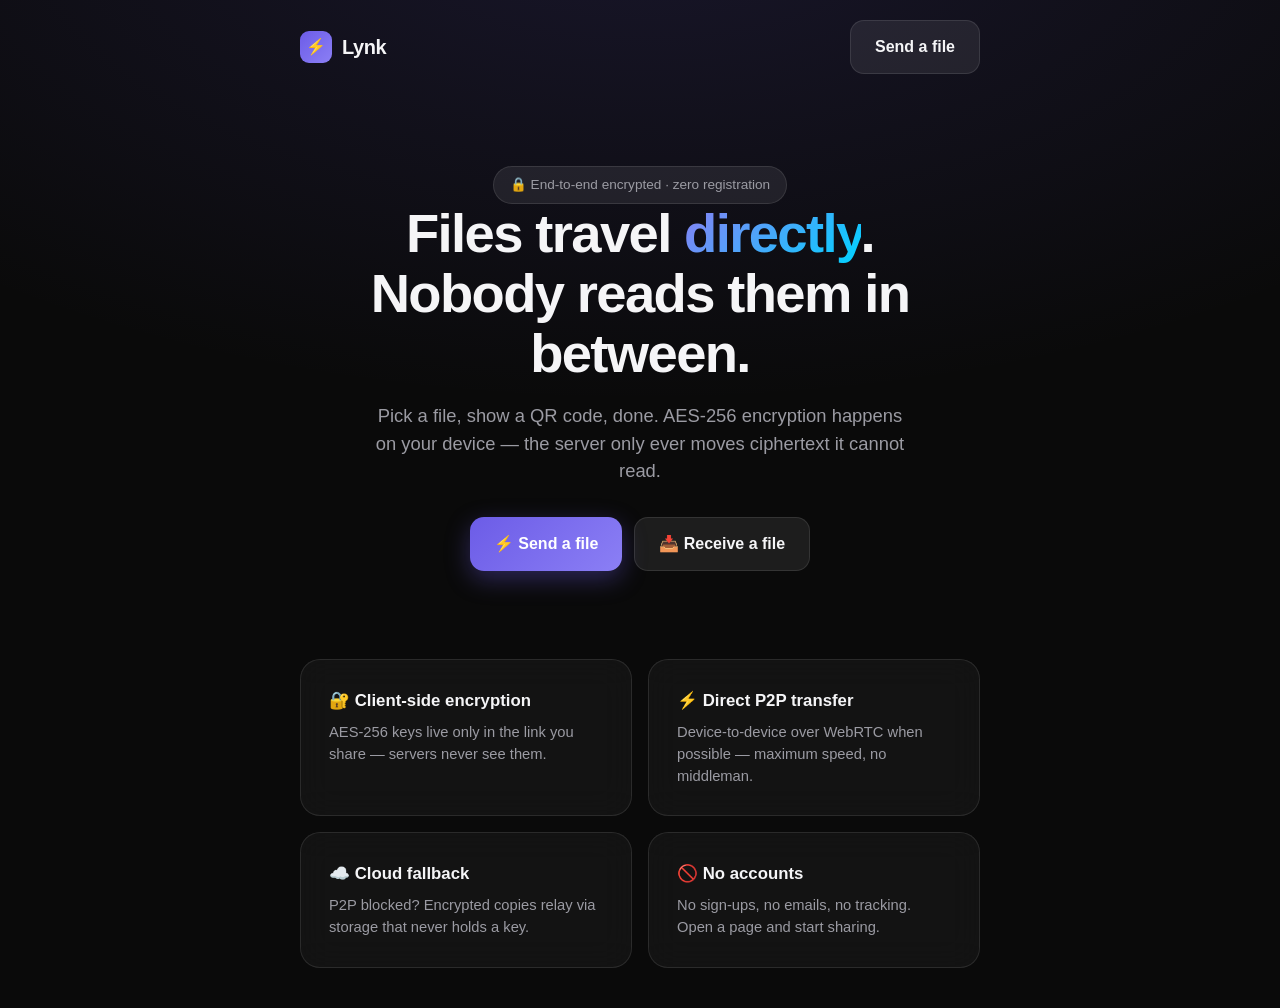
==== index.html @ 19ea8cf9 "added adsense integration scaffold: config-driven banner slots on all pages, disabled until publishe" ====
<!DOCTYPE html>
<html lang="en">
<head>
  <meta charset="UTF-8" />
  <meta name="viewport" content="width=device-width, initial-scale=1.0" />
  <title>Lynk — Private, instant file sharing</title>
  <meta name="description" content="End-to-end encrypted file sharing. No accounts, no uploads to prying servers. Scan, send, done." />
  <meta name="lynk-adsense-client" content="" />
  <link rel="stylesheet" href="/assets/styles.css" />
</head>
<body>
  <div class="container">
    <nav class="navbar">
      <a class="brand" href="/">
        <span class="brand-mark">⚡</span>
        Lynk
      </a>
      <a class="btn btn-secondary" href="/app/send.html">Send a file</a>
    </nav>

    <main>
      <section class="hero">
        <span class="status-pill">🔒 End-to-end encrypted · zero registration</span>
        <h1>Files travel <span class="gradient-text">directly</span>.<br />Nobody reads them in between.</h1>
        <p>
          Pick a file, show a QR code, done. AES-256 encryption happens on your
          device — the server only ever moves ciphertext it cannot read.
        </p>
        <div style="display: flex; gap: 12px; justify-content: center; margin-top: 32px; flex-wrap: wrap;">
          <a class="btn btn-primary" href="/app/send.html">⚡ Send a file</a>
          <a class="btn btn-secondary" href="/app/receive.html">📥 Receive a file</a>
        </div>
      </section>

      <section class="feature-grid">
        <div class="feature-card glass-card">
          <h3>🔐 Client-side encryption</h3>
          <p>AES-256 keys live only in the link you share — servers never see them.</p>
        </div>
        <div class="feature-card glass-card">
          <h3>⚡ Direct P2P transfer</h3>
          <p>Device-to-device over WebRTC when possible — maximum speed, no middleman.</p>
        </div>
        <div class="feature-card glass-card">
          <h3>☁️ Cloud fallback</h3>
          <p>P2P blocked? Encrypted copies relay via storage that never holds a key.</p>
        </div>
        <div class="feature-card glass-card">
          <h3>🚫 No accounts</h3>
          <p>No sign-ups, no emails, no tracking. Open a page and start sharing.</p>
        </div>
      </section>

      <div data-ad-banner="" style="margin: 24px 0;"></div>
    </main>
  </div>

  <script type="module" src="/js/mount_ads.js"></script>
</body>
</html>
---- assets/styles.css ----
:root {
  --bg: #0a0a0a;
  --surface: rgba(255, 255, 255, 0.04);
  --surface-strong: rgba(255, 255, 255, 0.08);
  --border: rgba(255, 255, 255, 0.1);
  --text: #f5f5f7;
  --text-muted: #9b9ba3;
  --accent: #6c5ce7;
  --accent-bright: #8b7ff5;
  --success: #2ecc71;
  --danger: #ff4d5e;
  --radius-lg: 20px;
  --radius-md: 14px;
}

* {
  margin: 0;
  padding: 0;
  box-sizing: border-box;
}

html,
body {
  min-height: 100%;
}

body {
  font-family:
    "Inter",
    -apple-system,
    BlinkMacSystemFont,
    "Segoe UI",
    Roboto,
    sans-serif;
  background:
    radial-gradient(ellipse 80% 50% at 50% -10%, rgba(108, 92, 231, 0.15), transparent),
    var(--bg);
  color: var(--text);
  line-height: 1.5;
  -webkit-font-smoothing: antialiased;
}

.container {
  max-width: 720px;
  margin: 0 auto;
  padding: 0 20px;
}

.navbar {
  display: flex;
  align-items: center;
  justify-content: space-between;
  padding: 20px 0;
}

.brand {
  display: flex;
  align-items: center;
  gap: 10px;
  font-size: 1.25rem;
  font-weight: 700;
  letter-spacing: -0.02em;
  text-decoration: none;
  color: var(--text);
}

.brand-mark {
  width: 32px;
  height: 32px;
  border-radius: 9px;
  background: linear-gradient(135deg, var(--accent), var(--accent-bright));
  display: grid;
  place-items: center;
  font-size: 1rem;
}

.glass-card {
  background: var(--surface);
  border: 1px solid var(--border);
  border-radius: var(--radius-lg);
  backdrop-filter: blur(16px);
  -webkit-backdrop-filter: blur(16px);
  padding: 28px;
}

.btn {
  display: inline-flex;
  align-items: center;
  justify-content: center;
  gap: 8px;
  border: none;
  border-radius: var(--radius-md);
  padding: 14px 24px;
  font-size: 1rem;
  font-weight: 600;
  cursor: pointer;
  text-decoration: none;
  transition:
    transform 0.15s ease,
    box-shadow 0.15s ease,
    background 0.15s ease;
}

.btn-primary {
  background: linear-gradient(135deg, var(--accent), var(--accent-bright));
  color: #fff;
  box-shadow: 0 8px 24px rgba(108, 92, 231, 0.35);
}

.btn-primary:hover {
  transform: translateY(-1px);
  box-shadow: 0 12px 32px rgba(108, 92, 231, 0.45);
}

.btn-secondary {
  background: var(--surface-strong);
  border: 1px solid var(--border);
  color: var(--text);
}

.btn-secondary:hover {
  background: rgba(255, 255, 255, 0.12);
}

.hero {
  text-align: center;
  padding: 72px 0 48px;
}

.hero h1 {
  font-size: clamp(2.2rem, 6vw, 3.4rem);
  font-weight: 800;
  letter-spacing: -0.03em;
  line-height: 1.1;
}

.hero h1 .gradient-text {
  background: linear-gradient(135deg, var(--accent-bright), #00d2ff);
  -webkit-background-clip: text;
  background-clip: text;
  color: transparent;
}

.hero p {
  margin-top: 18px;
  font-size: 1.15rem;
  color: var(--text-muted);
  max-width: 34rem;
  margin-left: auto;
  margin-right: auto;
}

.feature-grid {
  display: grid;
  grid-template-columns: repeat(auto-fit, minmax(220px, 1fr));
  gap: 16px;
  margin: 40px 0;
}

.feature-card h3 {
  font-size: 1.05rem;
  margin-bottom: 8px;
}

.feature-card p {
  color: var(--text-muted);
  font-size: 0.92rem;
}

.status-pill {
  display: inline-flex;
  align-items: center;
  gap: 8px;
  background: var(--surface-strong);
  border: 1px solid var(--border);
  border-radius: 999px;
  padding: 8px 16px;
  font-size: 0.85rem;
  color: var(--text-muted);
}

.status-error {
  color: var(--danger);
  border-color: rgba(255, 77, 94, 0.4);
}

.status-success {
  color: var(--success);
  border-color: rgba(46, 204, 113, 0.4);
}

.progress-track {
  height: 8px;
  border-radius: 999px;
  background: var(--surface-strong);
  overflow: hidden;
}

.progress-fill {
  height: 100%;
  border-radius: 999px;
  background: linear-gradient(90deg, var(--accent), var(--accent-bright));
  transition: width 0.2s ease;
}

.text-muted {
  color: var(--text-muted);
}

.hidden {
  display: none !important;
}
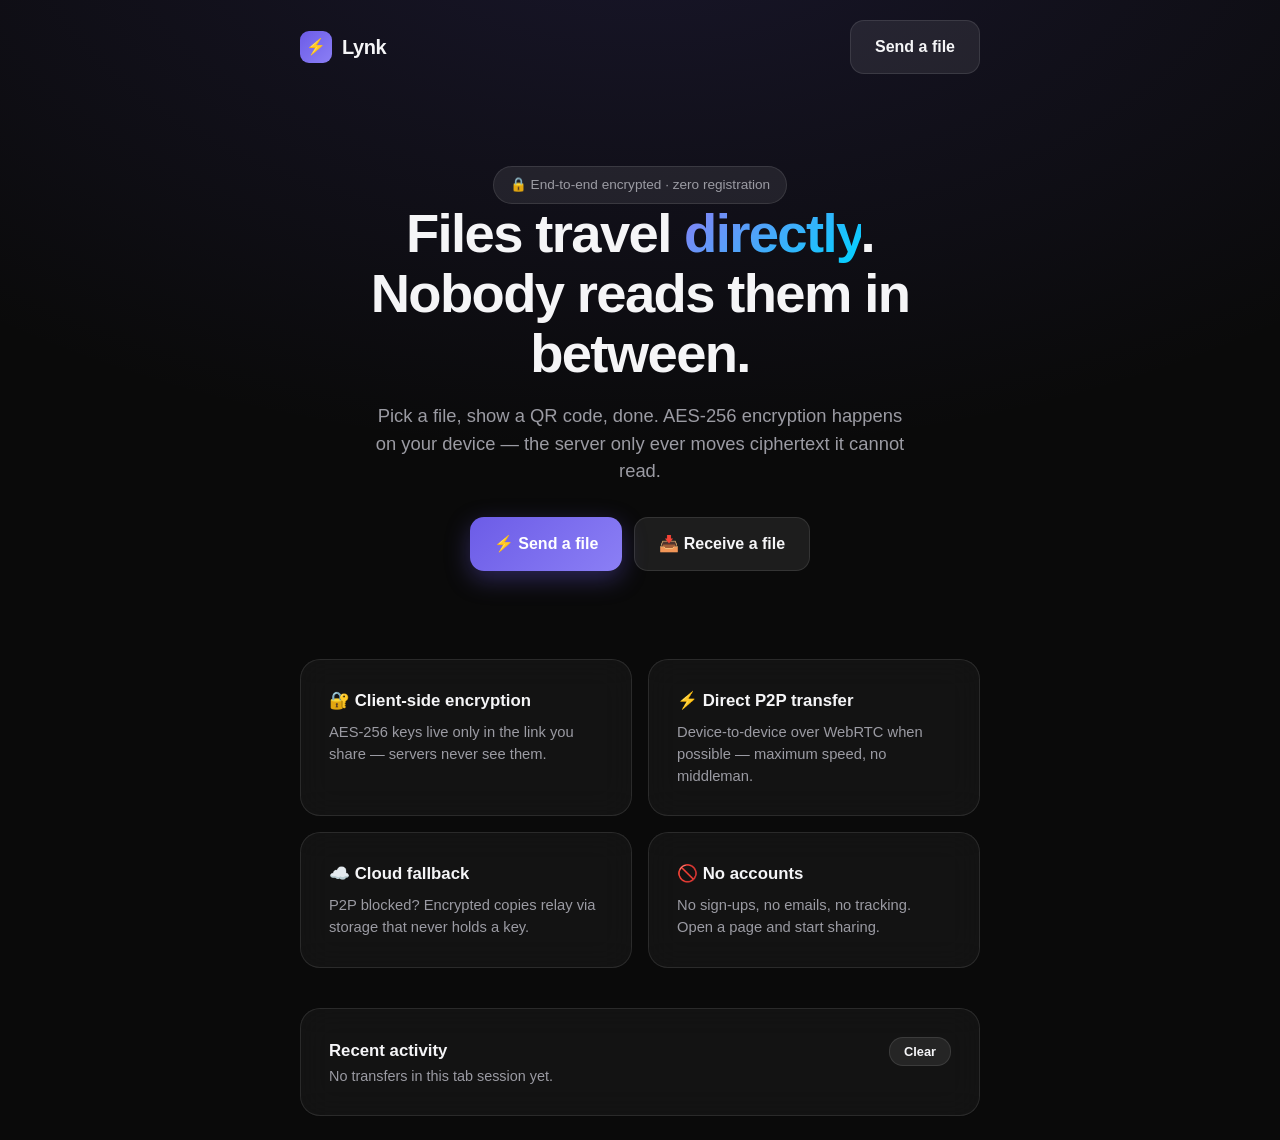
==== commit d1a913d0: "added recent transfers history: sessionStorage backed store with 20 record pruning, key stripping, l" ====
--- a/index.html
+++ b/index.html
@@ -51,10 +51,32 @@
         </div>
       </section>
 
+      <section class="glass-card" style="margin-top: 24px;">
+        <div style="display: flex; justify-content: space-between; align-items: center;">
+          <h3 style="font-size: 1.05rem;">Recent activity</h3>
+          <button id="history-clear" class="btn btn-secondary" style="padding: 6px 14px; font-size: 0.8rem;">
+            Clear
+          </button>
+        </div>
+        <div id="history-list"></div>
+      </section>
+
       <div data-ad-banner="" style="margin: 24px 0;"></div>
     </main>
   </div>
 
   <script type="module" src="/js/mount_ads.js"></script>
+  <script type="module">
+    import { renderHistory } from "/js/pages/history_view.js";
+    import { HistoryStore } from "/js/core/history_store.js";
+
+    const container = document.getElementById("history-list");
+    const store = new HistoryStore();
+    renderHistory(container, store);
+    document.getElementById("history-clear").addEventListener("click", () => {
+      store.clear();
+      renderHistory(container, store);
+    });
+  </script>
 </body>
 </html>
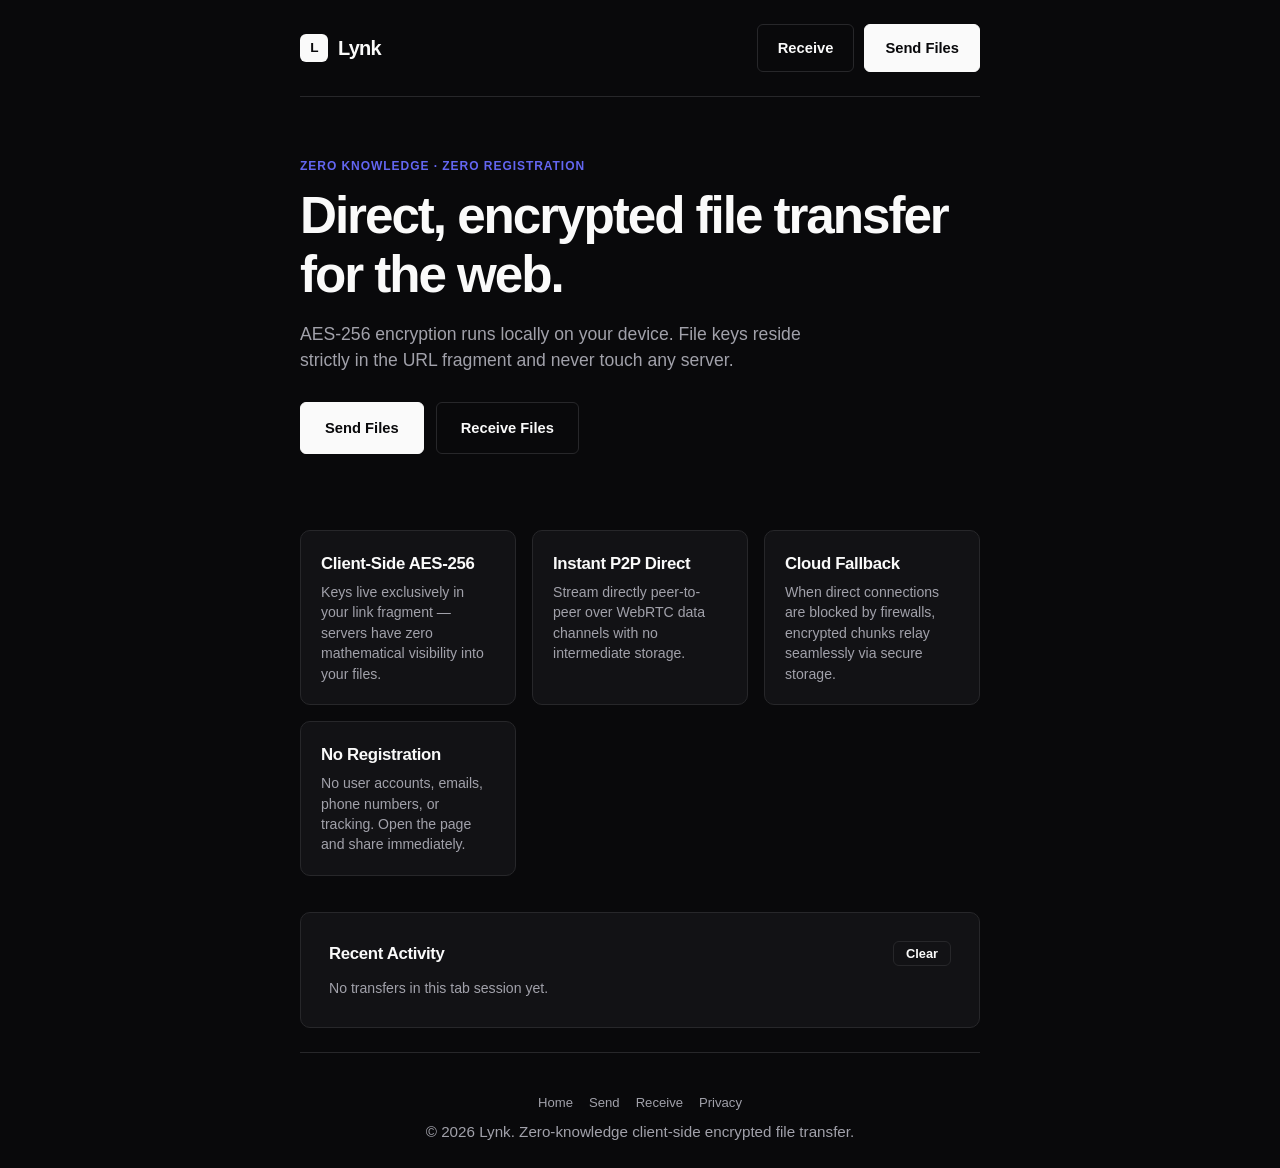
==== commit 98d2dc83: "Fix web file selection and pairing bugs, add SEO metadata, and redesign UI with minimal bold theme -" ====
--- a/index.html
+++ b/index.html
@@ -3,58 +3,101 @@
 <head>
   <meta charset="UTF-8" />
   <meta name="viewport" content="width=device-width, initial-scale=1.0" />
-  <title>Lynk — Private, instant file sharing</title>
-  <meta name="description" content="End-to-end encrypted file sharing. No accounts, no uploads to prying servers. Scan, send, done." />
+  <title>Lynk — Private, Zero-Registration File Sharing</title>
+  <meta name="description" content="Share files instantly with zero accounts and 100% client-side AES-256 encryption. Direct WebRTC P2P transfers and secure Cloud sessions on Android, iOS, and Web." />
+  <meta name="keywords" content="file transfer, send large files, encrypted file sharing, P2P file share, WebRTC direct transfer, zero knowledge file sharing, AirDrop alternative, Lynk" />
+  <meta name="author" content="Lynk" />
+  <meta name="robots" content="index, follow" />
+  <link rel="canonical" href="https://lynkshare.app/" />
+
+  <!-- Open Graph / Facebook -->
+  <meta property="og:type" content="website" />
+  <meta property="og:url" content="https://lynkshare.app/" />
+  <meta property="og:title" content="Lynk — Private, Zero-Registration File Sharing" />
+  <meta property="og:description" content="End-to-end encrypted file sharing. No accounts, no uploads to prying servers. Scan, send, done." />
+  <meta property="og:image" content="https://lynkshare.app/assets/icons/icon-512.png" />
+  <meta property="og:site_name" content="Lynk" />
+
+  <!-- Twitter -->
+  <meta name="twitter:card" content="summary_large_image" />
+  <meta name="twitter:url" content="https://lynkshare.app/" />
+  <meta name="twitter:title" content="Lynk — Private, Zero-Registration File Sharing" />
+  <meta name="twitter:description" content="End-to-end encrypted file sharing. No accounts, no uploads to prying servers. Scan, send, done." />
+  <meta name="twitter:image" content="https://lynkshare.app/assets/icons/icon-512.png" />
+
+  <!-- JSON-LD Structured Data -->
+  <script type="application/ld+json">
+  {
+    "@context": "https://schema.org",
+    "@type": "SoftwareApplication",
+    "name": "Lynk",
+    "url": "https://lynkshare.app/",
+    "applicationCategory": "UtilitiesApplication",
+    "operatingSystem": "Web, Android, iOS",
+    "offers": {
+      "@type": "Offer",
+      "price": "0",
+      "priceCurrency": "USD"
+    },
+    "description": "Zero-registration, end-to-end AES-256 encrypted file transfer platform supporting direct WebRTC P2P and encrypted Cloud sessions."
+  }
+  </script>
+
   <meta name="lynk-adsense-client" content="" />
+  <link rel="manifest" href="/manifest.webmanifest" />
+  <meta name="theme-color" content="#09090b" />
+  <link rel="icon" type="image/png" sizes="192x192" href="/assets/icons/icon-192.png" />
   <link rel="stylesheet" href="/assets/styles.css" />
 </head>
 <body>
   <div class="container">
     <nav class="navbar">
-      <a class="brand" href="/">
-        <span class="brand-mark">⚡</span>
+      <a class="brand" href="/" aria-label="Lynk Home">
+        <span class="brand-mark">L</span>
         Lynk
       </a>
-      <a class="btn btn-secondary" href="/app/send.html">Send a file</a>
+      <div class="nav-links">
+        <a class="btn btn-secondary" href="/app/receive.html">Receive</a>
+        <a class="btn btn-primary" href="/app/send.html">Send Files</a>
+      </div>
     </nav>
 
     <main>
       <section class="hero">
-        <span class="status-pill">🔒 End-to-end encrypted · zero registration</span>
-        <h1>Files travel <span class="gradient-text">directly</span>.<br />Nobody reads them in between.</h1>
+        <span class="eyebrow">Zero Knowledge · Zero Registration</span>
+        <h1>Direct, encrypted file transfer for the web.</h1>
         <p>
-          Pick a file, show a QR code, done. AES-256 encryption happens on your
-          device — the server only ever moves ciphertext it cannot read.
+          AES-256 encryption runs locally on your device. File keys reside strictly in the URL fragment and never touch any server.
         </p>
-        <div style="display: flex; gap: 12px; justify-content: center; margin-top: 32px; flex-wrap: wrap;">
-          <a class="btn btn-primary" href="/app/send.html">⚡ Send a file</a>
-          <a class="btn btn-secondary" href="/app/receive.html">📥 Receive a file</a>
+        <div style="display: flex; gap: 12px; margin-top: 28px; flex-wrap: wrap;">
+          <a class="btn btn-primary" href="/app/send.html" style="padding: 14px 24px;">Send Files</a>
+          <a class="btn btn-secondary" href="/app/receive.html" style="padding: 14px 24px;">Receive Files</a>
         </div>
       </section>
 
       <section class="feature-grid">
-        <div class="feature-card glass-card">
-          <h3>🔐 Client-side encryption</h3>
-          <p>AES-256 keys live only in the link you share — servers never see them.</p>
+        <div class="feature-card">
+          <h3>Client-Side AES-256</h3>
+          <p>Keys live exclusively in your link fragment — servers have zero mathematical visibility into your files.</p>
         </div>
-        <div class="feature-card glass-card">
-          <h3>⚡ Direct P2P transfer</h3>
-          <p>Device-to-device over WebRTC when possible — maximum speed, no middleman.</p>
+        <div class="feature-card">
+          <h3>Instant P2P Direct</h3>
+          <p>Stream directly peer-to-peer over WebRTC data channels with no intermediate storage.</p>
         </div>
-        <div class="feature-card glass-card">
-          <h3>☁️ Cloud fallback</h3>
-          <p>P2P blocked? Encrypted copies relay via storage that never holds a key.</p>
+        <div class="feature-card">
+          <h3>Cloud Fallback</h3>
+          <p>When direct connections are blocked by firewalls, encrypted chunks relay seamlessly via secure storage.</p>
         </div>
-        <div class="feature-card glass-card">
-          <h3>🚫 No accounts</h3>
-          <p>No sign-ups, no emails, no tracking. Open a page and start sharing.</p>
+        <div class="feature-card">
+          <h3>No Registration</h3>
+          <p>No user accounts, emails, phone numbers, or tracking. Open the page and share immediately.</p>
         </div>
       </section>
 
-      <section class="glass-card" style="margin-top: 24px;">
-        <div style="display: flex; justify-content: space-between; align-items: center;">
-          <h3 style="font-size: 1.05rem;">Recent activity</h3>
-          <button id="history-clear" class="btn btn-secondary" style="padding: 6px 14px; font-size: 0.8rem;">
+      <section class="card" style="margin-top: 24px;">
+        <div style="display: flex; justify-content: space-between; align-items: center; margin-bottom: 12px;">
+          <h3 style="font-size: 1.05rem;">Recent Activity</h3>
+          <button id="history-clear" class="btn btn-secondary" style="padding: 4px 12px; font-size: 0.8rem;">
             Clear
           </button>
         </div>
@@ -63,6 +106,16 @@
 
       <div data-ad-banner="" style="margin: 24px 0;"></div>
     </main>
+
+    <footer class="footer">
+      <div class="footer-links">
+        <a href="/">Home</a>
+        <a href="/app/send.html">Send</a>
+        <a href="/app/receive.html">Receive</a>
+        <a href="https://sites.google.com/view/lynk-privacy-policy" target="_blank" rel="noopener">Privacy</a>
+      </div>
+      <p>&copy; 2026 Lynk. Zero-knowledge client-side encrypted file transfer.</p>
+    </footer>
   </div>
 
   <script type="module" src="/js/mount_ads.js"></script>
--- a/assets/styles.css
+++ b/assets/styles.css
@@ -1,16 +1,21 @@
 :root {
-  --bg: #0a0a0a;
-  --surface: rgba(255, 255, 255, 0.04);
-  --surface-strong: rgba(255, 255, 255, 0.08);
-  --border: rgba(255, 255, 255, 0.1);
-  --text: #f5f5f7;
-  --text-muted: #9b9ba3;
-  --accent: #6c5ce7;
-  --accent-bright: #8b7ff5;
-  --success: #2ecc71;
-  --danger: #ff4d5e;
-  --radius-lg: 20px;
-  --radius-md: 14px;
+  --bg: #09090b;
+  --surface: #121215;
+  --surface-hover: #18181c;
+  --surface-strong: #1c1c22;
+  --border: #27272a;
+  --border-hover: #3f3f46;
+  --border-focus: #6366f1;
+  --text: #fafafa;
+  --text-muted: #a1a1aa;
+  --text-subtle: #71717a;
+  --accent: #6366f1;
+  --accent-hover: #4f46e5;
+  --success: #10b981;
+  --danger: #ef4444;
+  --warning: #f59e0b;
+  --radius: 10px;
+  --radius-sm: 6px;
 }
 
 * {
@@ -32,25 +37,30 @@
     "Segoe UI",
     Roboto,
     sans-serif;
-  background:
-    radial-gradient(ellipse 80% 50% at 50% -10%, rgba(108, 92, 231, 0.15), transparent),
-    var(--bg);
+  background-color: var(--bg);
   color: var(--text);
   line-height: 1.5;
   -webkit-font-smoothing: antialiased;
+  display: flex;
+  flex-direction: column;
 }
 
 .container {
   max-width: 720px;
+  width: 100%;
   margin: 0 auto;
   padding: 0 20px;
-}
-
+  flex: 1;
+}
+
+/* Navbar */
 .navbar {
   display: flex;
   align-items: center;
   justify-content: space-between;
-  padding: 20px 0;
+  padding: 24px 0;
+  border-bottom: 1px solid var(--border);
+  margin-bottom: 32px;
 }
 
 .brand {
@@ -58,149 +68,410 @@
   align-items: center;
   gap: 10px;
   font-size: 1.25rem;
-  font-weight: 700;
-  letter-spacing: -0.02em;
+  font-weight: 800;
+  letter-spacing: -0.04em;
   text-decoration: none;
   color: var(--text);
 }
 
 .brand-mark {
-  width: 32px;
-  height: 32px;
-  border-radius: 9px;
-  background: linear-gradient(135deg, var(--accent), var(--accent-bright));
+  width: 28px;
+  height: 28px;
+  border-radius: var(--radius-sm);
+  background: var(--text);
+  color: var(--bg);
   display: grid;
   place-items: center;
-  font-size: 1rem;
-}
-
+  font-size: 0.85rem;
+  font-weight: 900;
+}
+
+.nav-links {
+  display: flex;
+  align-items: center;
+  gap: 10px;
+}
+
+/* Minimalist Card */
+.card,
 .glass-card {
   background: var(--surface);
   border: 1px solid var(--border);
-  border-radius: var(--radius-lg);
-  backdrop-filter: blur(16px);
-  -webkit-backdrop-filter: blur(16px);
+  border-radius: var(--radius);
   padding: 28px;
-}
-
+  box-shadow: none;
+}
+
+.card-header {
+  margin-bottom: 20px;
+}
+
+.card-title,
+h2 {
+  font-size: 1.35rem;
+  font-weight: 700;
+  letter-spacing: -0.03em;
+  color: var(--text);
+}
+
+/* Typography & Headings */
+h1 {
+  font-size: clamp(2.2rem, 6vw, 3.2rem);
+  font-weight: 800;
+  letter-spacing: -0.04em;
+  line-height: 1.15;
+  color: var(--text);
+}
+
+h3 {
+  font-size: 1.05rem;
+  font-weight: 600;
+  letter-spacing: -0.02em;
+  color: var(--text);
+}
+
+p {
+  color: var(--text-muted);
+  font-size: 0.95rem;
+}
+
+.eyebrow {
+  display: inline-block;
+  font-size: 0.75rem;
+  font-weight: 700;
+  text-transform: uppercase;
+  letter-spacing: 0.08em;
+  color: var(--accent);
+  margin-bottom: 12px;
+}
+
+/* Buttons */
 .btn {
   display: inline-flex;
   align-items: center;
   justify-content: center;
   gap: 8px;
-  border: none;
-  border-radius: var(--radius-md);
-  padding: 14px 24px;
-  font-size: 1rem;
+  border-radius: var(--radius-sm);
+  padding: 12px 20px;
+  font-size: 0.92rem;
   font-weight: 600;
   cursor: pointer;
   text-decoration: none;
-  transition:
-    transform 0.15s ease,
-    box-shadow 0.15s ease,
-    background 0.15s ease;
+  transition: background-color 0.15s ease, border-color 0.15s ease, color 0.15s ease;
+  border: 1px solid transparent;
+  outline: none;
+}
+
+.btn:active {
+  transform: translateY(1px);
+}
+
+.btn:disabled {
+  opacity: 0.4;
+  cursor: not-allowed;
+  transform: none !important;
 }
 
 .btn-primary {
-  background: linear-gradient(135deg, var(--accent), var(--accent-bright));
-  color: #fff;
-  box-shadow: 0 8px 24px rgba(108, 92, 231, 0.35);
-}
-
-.btn-primary:hover {
-  transform: translateY(-1px);
-  box-shadow: 0 12px 32px rgba(108, 92, 231, 0.45);
+  background: var(--text);
+  color: var(--bg);
+  border-color: var(--text);
+}
+
+.btn-primary:hover:not(:disabled) {
+  background: #e4e4e7;
+  border-color: #e4e4e7;
 }
 
 .btn-secondary {
-  background: var(--surface-strong);
-  border: 1px solid var(--border);
-  color: var(--text);
-}
-
-.btn-secondary:hover {
-  background: rgba(255, 255, 255, 0.12);
-}
-
+  background: transparent;
+  border: 1px solid var(--border);
+  color: var(--text);
+}
+
+.btn-secondary:hover:not(:disabled) {
+  background: var(--surface-hover);
+  border-color: var(--border-hover);
+}
+
+.btn-accent {
+  background: var(--accent);
+  color: #ffffff;
+}
+
+.btn-accent:hover:not(:disabled) {
+  background: var(--accent-hover);
+}
+
+/* Hero Section */
 .hero {
-  text-align: center;
-  padding: 72px 0 48px;
-}
-
-.hero h1 {
-  font-size: clamp(2.2rem, 6vw, 3.4rem);
-  font-weight: 800;
-  letter-spacing: -0.03em;
-  line-height: 1.1;
-}
-
-.hero h1 .gradient-text {
-  background: linear-gradient(135deg, var(--accent-bright), #00d2ff);
-  -webkit-background-clip: text;
-  background-clip: text;
-  color: transparent;
+  text-align: left;
+  padding: 24px 0 40px;
 }
 
 .hero p {
-  margin-top: 18px;
-  font-size: 1.15rem;
-  color: var(--text-muted);
-  max-width: 34rem;
-  margin-left: auto;
-  margin-right: auto;
-}
-
+  margin-top: 16px;
+  font-size: 1.1rem;
+  max-width: 32rem;
+}
+
+/* Feature Grid */
 .feature-grid {
   display: grid;
-  grid-template-columns: repeat(auto-fit, minmax(220px, 1fr));
+  grid-template-columns: repeat(auto-fit, minmax(200px, 1fr));
   gap: 16px;
-  margin: 40px 0;
+  margin: 36px 0;
+}
+
+.feature-card {
+  padding: 20px;
+  background: var(--surface);
+  border: 1px solid var(--border);
+  border-radius: var(--radius);
 }
 
 .feature-card h3 {
-  font-size: 1.05rem;
-  margin-bottom: 8px;
+  margin-bottom: 6px;
 }
 
 .feature-card p {
-  color: var(--text-muted);
-  font-size: 0.92rem;
-}
-
+  font-size: 0.88rem;
+  line-height: 1.45;
+}
+
+/* Drop Zone */
+.drop-zone {
+  display: flex;
+  flex-direction: column;
+  align-items: center;
+  justify-content: center;
+  gap: 8px;
+  margin-top: 20px;
+  padding: 36px 20px;
+  border: 1px dashed var(--border);
+  border-radius: var(--radius);
+  background: var(--surface);
+  text-align: center;
+  cursor: pointer;
+  color: var(--text-muted);
+  transition: border-color 0.15s ease, background 0.15s ease;
+}
+
+.drop-zone:hover {
+  border-color: var(--text-subtle);
+  background: var(--surface-hover);
+  color: var(--text);
+}
+
+.drop-zone.drag-active {
+  border-color: var(--accent);
+  background: var(--surface-strong);
+  color: var(--text);
+}
+
+.drop-label-main {
+  font-weight: 600;
+  color: var(--text);
+  font-size: 0.95rem;
+}
+
+.drop-label-sub {
+  font-size: 0.82rem;
+  color: var(--text-muted);
+}
+
+/* File List & Items */
+.file-list {
+  list-style: none;
+  margin-top: 16px;
+  display: flex;
+  flex-direction: column;
+  gap: 8px;
+}
+
+.file-item {
+  display: flex;
+  align-items: center;
+  justify-content: space-between;
+  gap: 12px;
+  padding: 10px 14px;
+  background: var(--surface-strong);
+  border: 1px solid var(--border);
+  border-radius: var(--radius-sm);
+}
+
+.file-info {
+  display: flex;
+  align-items: center;
+  gap: 10px;
+  min-width: 0;
+  flex: 1;
+}
+
+.file-type-badge {
+  font-size: 0.72rem;
+  font-weight: 700;
+  text-transform: uppercase;
+  padding: 2px 6px;
+  border-radius: 4px;
+  background: var(--surface);
+  border: 1px solid var(--border);
+  color: var(--text-muted);
+  flex-shrink: 0;
+}
+
+.file-name {
+  font-weight: 500;
+  font-size: 0.9rem;
+  white-space: nowrap;
+  overflow: hidden;
+  text-overflow: ellipsis;
+}
+
+.file-meta-group {
+  display: flex;
+  align-items: center;
+  gap: 10px;
+  flex-shrink: 0;
+}
+
+.file-size-tag {
+  font-size: 0.82rem;
+  color: var(--text-muted);
+}
+
+.file-remove-btn {
+  background: transparent;
+  border: none;
+  color: var(--text-subtle);
+  cursor: pointer;
+  padding: 4px 6px;
+  border-radius: 4px;
+  font-size: 0.85rem;
+  font-weight: 700;
+  transition: color 0.15s, background 0.15s;
+}
+
+.file-remove-btn:hover {
+  color: var(--danger);
+  background: rgba(239, 68, 68, 0.1);
+}
+
+/* Status Pills & Badges */
 .status-pill {
   display: inline-flex;
   align-items: center;
   gap: 8px;
-  background: var(--surface-strong);
-  border: 1px solid var(--border);
-  border-radius: 999px;
-  padding: 8px 16px;
-  font-size: 0.85rem;
+  background: var(--surface);
+  border: 1px solid var(--border);
+  border-radius: var(--radius-sm);
+  padding: 6px 12px;
+  font-size: 0.82rem;
   color: var(--text-muted);
 }
 
 .status-error {
-  color: var(--danger);
-  border-color: rgba(255, 77, 94, 0.4);
+  color: #fca5a5;
+  background: rgba(239, 68, 68, 0.08);
+  border-color: rgba(239, 68, 68, 0.25);
 }
 
 .status-success {
-  color: var(--success);
-  border-color: rgba(46, 204, 113, 0.4);
-}
-
+  color: #6ee7b7;
+  background: rgba(16, 185, 129, 0.08);
+  border-color: rgba(16, 185, 129, 0.25);
+}
+
+.status-warn {
+  color: #fde047;
+  background: rgba(245, 158, 11, 0.08);
+  border-color: rgba(245, 158, 11, 0.25);
+}
+
+/* Progress Track */
 .progress-track {
-  height: 8px;
-  border-radius: 999px;
+  height: 6px;
+  border-radius: 3px;
   background: var(--surface-strong);
   overflow: hidden;
 }
 
 .progress-fill {
   height: 100%;
-  border-radius: 999px;
-  background: linear-gradient(90deg, var(--accent), var(--accent-bright));
-  transition: width 0.2s ease;
+  border-radius: 3px;
+  background: var(--text);
+  transition: width 0.2s ease-out;
+}
+
+/* QR Frame */
+.qr-frame {
+  margin: 20px auto 0;
+  width: fit-content;
+  background: #ffffff;
+  border-radius: var(--radius-sm);
+  padding: 12px;
+  border: 1px solid var(--border);
+  display: flex;
+  align-items: center;
+  justify-content: center;
+}
+
+.link-box {
+  background: var(--surface-strong);
+  border: 1px solid var(--border);
+  border-radius: var(--radius-sm);
+  padding: 12px 14px;
+  font-size: 0.85rem;
+  font-family: ui-monospace, SFMono-Regular, Menlo, Monaco, Consolas, monospace;
+  word-break: break-all;
+  user-select: all;
+  color: var(--text);
+}
+
+/* Input Fields */
+input[type="url"],
+input[type="text"] {
+  background: var(--surface);
+  border: 1px solid var(--border);
+  border-radius: var(--radius-sm);
+  padding: 12px 14px;
+  color: var(--text);
+  font-size: 0.92rem;
+  outline: none;
+  transition: border-color 0.15s ease;
+}
+
+input[type="url"]:focus,
+input[type="text"]:focus {
+  border-color: var(--text-subtle);
+}
+
+/* Footer */
+.footer {
+  margin-top: auto;
+  padding: 40px 0 24px;
+  border-top: 1px solid var(--border);
+  text-align: center;
+  font-size: 0.82rem;
+  color: var(--text-subtle);
+}
+
+.footer-links {
+  display: flex;
+  justify-content: center;
+  gap: 16px;
+  margin-bottom: 8px;
+  flex-wrap: wrap;
+}
+
+.footer-links a {
+  color: var(--text-muted);
+  text-decoration: none;
+  transition: color 0.15s;
+}
+
+.footer-links a:hover {
+  color: var(--text);
 }
 
 .text-muted {
@@ -210,3 +481,20 @@
 .hidden {
   display: none !important;
 }
+
+@media (max-width: 600px) {
+  .container {
+    padding: 0 16px;
+  }
+  .card,
+  .glass-card {
+    padding: 20px;
+  }
+  .hero {
+    padding: 20px 0 24px;
+  }
+  .navbar {
+    padding: 16px 0;
+    margin-bottom: 20px;
+  }
+}
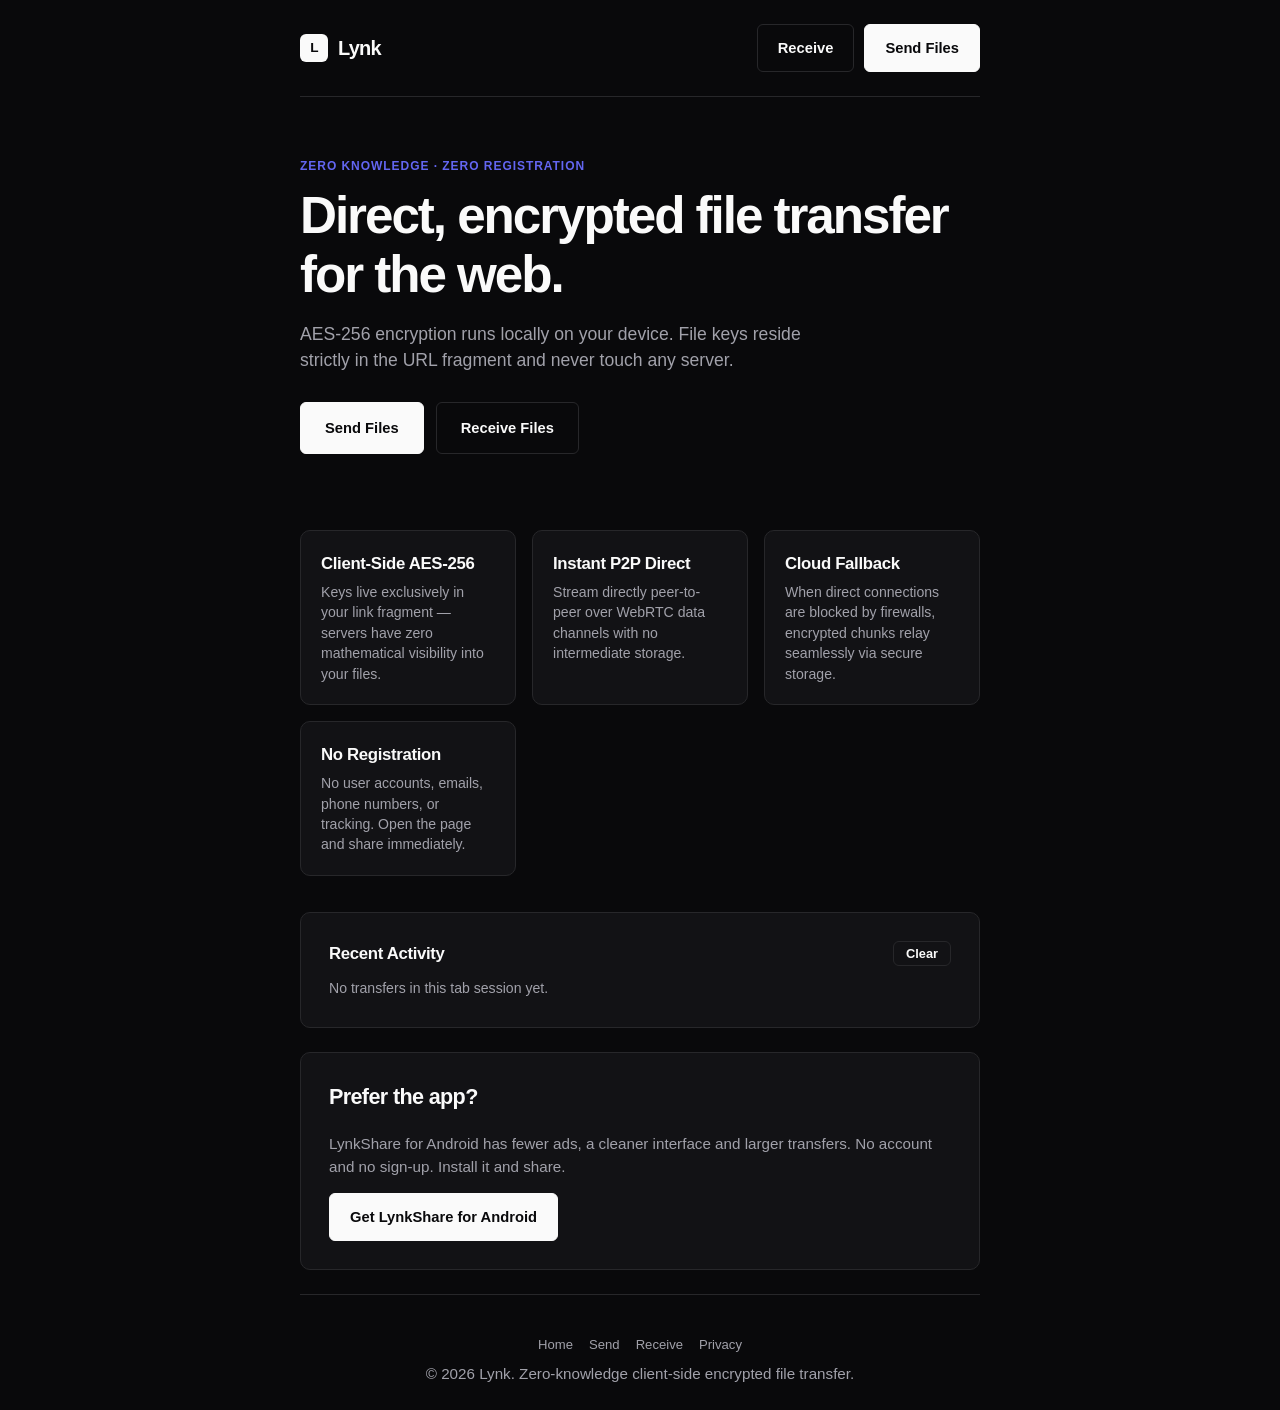
==== commit b1c43a59: "feat(ads): monetize the site with AdSense, and keep the key away from ad scripts The site is now mon" ====
--- a/index.html
+++ b/index.html
@@ -43,7 +43,7 @@
   }
   </script>
 
-  <meta name="lynk-adsense-client" content="" />
+  <meta name="lynk-adsense-client" content="ca-pub-8309071856133612" />
   <link rel="manifest" href="/manifest.webmanifest" />
   <meta name="theme-color" content="#09090b" />
   <link rel="icon" type="image/png" sizes="192x192" href="/assets/icons/icon-192.png" />
@@ -75,6 +75,8 @@
         </div>
       </section>
 
+      <div data-ad-banner="1181594347" style="margin: 24px 0;"></div>
+
       <section class="feature-grid">
         <div class="feature-card">
           <h3>Client-Side AES-256</h3>
@@ -94,6 +96,8 @@
         </div>
       </section>
 
+      <div data-ad-banner="9826196119" style="margin: 24px 0;"></div>
+
       <section class="card" style="margin-top: 24px;">
         <div style="display: flex; justify-content: space-between; align-items: center; margin-bottom: 12px;">
           <h3 style="font-size: 1.05rem;">Recent Activity</h3>
@@ -104,7 +108,26 @@
         <div id="history-list"></div>
       </section>
 
-      <div data-ad-banner="" style="margin: 24px 0;"></div>
+      <section class="card" style="margin-top: 24px;">
+        <div class="card-header">
+          <h3 class="card-title">Prefer the app?</h3>
+        </div>
+        <p class="text-muted" style="margin-top: 4px;">
+          LynkShare for Android has fewer ads, a cleaner interface and larger
+          transfers. No account and no sign-up. Install it and share.
+        </p>
+        <a
+          class="btn btn-primary"
+          style="margin-top: 14px;"
+          href="https://play.google.com/store/apps/details?id=app.xynix.lynk"
+          target="_blank"
+          rel="noopener"
+        >
+          Get LynkShare for Android
+        </a>
+      </section>
+
+      <div data-ad-banner="8868512670" style="margin: 24px 0;"></div>
     </main>
 
     <footer class="footer">
@@ -119,17 +142,6 @@
   </div>
 
   <script type="module" src="/js/mount_ads.js"></script>
-  <script type="module">
-    import { renderHistory } from "/js/pages/history_view.js";
-    import { HistoryStore } from "/js/core/history_store.js";
-
-    const container = document.getElementById("history-list");
-    const store = new HistoryStore();
-    renderHistory(container, store);
-    document.getElementById("history-clear").addEventListener("click", () => {
-      store.clear();
-      renderHistory(container, store);
-    });
-  </script>
+  <script type="module" src="/js/pages/index.js"></script>
 </body>
 </html>
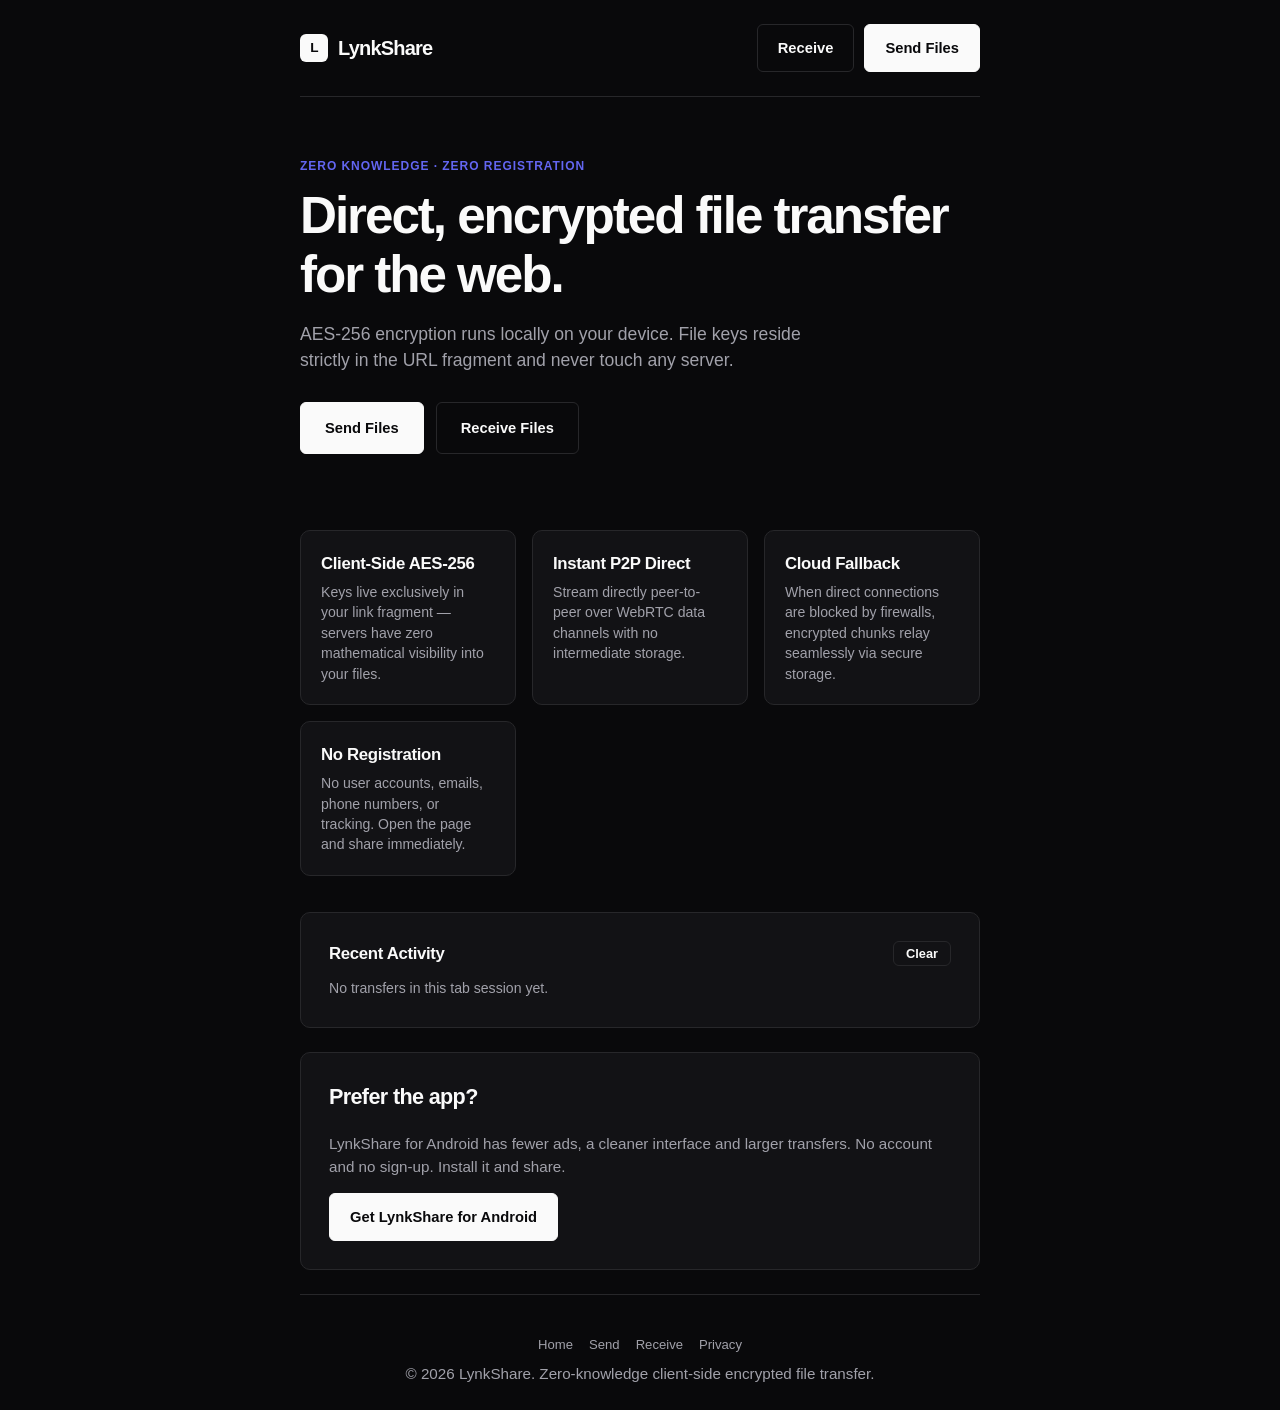
==== commit 0de39a37: "feat: rebrand the site as LynkShare The app was renamed to LynkShare; the website still called itsel" ====
--- a/index.html
+++ b/index.html
@@ -3,25 +3,25 @@
 <head>
   <meta charset="UTF-8" />
   <meta name="viewport" content="width=device-width, initial-scale=1.0" />
-  <title>Lynk — Private, Zero-Registration File Sharing</title>
+  <title>LynkShare — Private, Zero-Registration File Sharing</title>
   <meta name="description" content="Share files instantly with zero accounts and 100% client-side AES-256 encryption. Direct WebRTC P2P transfers and secure Cloud sessions on Android, iOS, and Web." />
-  <meta name="keywords" content="file transfer, send large files, encrypted file sharing, P2P file share, WebRTC direct transfer, zero knowledge file sharing, AirDrop alternative, Lynk" />
-  <meta name="author" content="Lynk" />
+  <meta name="keywords" content="file transfer, send large files, encrypted file sharing, P2P file share, WebRTC direct transfer, zero knowledge file sharing, AirDrop alternative, LynkShare" />
+  <meta name="author" content="LynkShare" />
   <meta name="robots" content="index, follow" />
   <link rel="canonical" href="https://lynkshare.app/" />
 
   <!-- Open Graph / Facebook -->
   <meta property="og:type" content="website" />
   <meta property="og:url" content="https://lynkshare.app/" />
-  <meta property="og:title" content="Lynk — Private, Zero-Registration File Sharing" />
+  <meta property="og:title" content="LynkShare — Private, Zero-Registration File Sharing" />
   <meta property="og:description" content="End-to-end encrypted file sharing. No accounts, no uploads to prying servers. Scan, send, done." />
   <meta property="og:image" content="https://lynkshare.app/assets/icons/icon-512.png" />
-  <meta property="og:site_name" content="Lynk" />
+  <meta property="og:site_name" content="LynkShare" />
 
   <!-- Twitter -->
   <meta name="twitter:card" content="summary_large_image" />
   <meta name="twitter:url" content="https://lynkshare.app/" />
-  <meta name="twitter:title" content="Lynk — Private, Zero-Registration File Sharing" />
+  <meta name="twitter:title" content="LynkShare — Private, Zero-Registration File Sharing" />
   <meta name="twitter:description" content="End-to-end encrypted file sharing. No accounts, no uploads to prying servers. Scan, send, done." />
   <meta name="twitter:image" content="https://lynkshare.app/assets/icons/icon-512.png" />
 
@@ -30,7 +30,7 @@
   {
     "@context": "https://schema.org",
     "@type": "SoftwareApplication",
-    "name": "Lynk",
+    "name": "LynkShare",
     "url": "https://lynkshare.app/",
     "applicationCategory": "UtilitiesApplication",
     "operatingSystem": "Web, Android, iOS",
@@ -52,9 +52,9 @@
 <body>
   <div class="container">
     <nav class="navbar">
-      <a class="brand" href="/" aria-label="Lynk Home">
+      <a class="brand" href="/" aria-label="LynkShare Home">
         <span class="brand-mark">L</span>
-        Lynk
+        LynkShare
       </a>
       <div class="nav-links">
         <a class="btn btn-secondary" href="/app/receive.html">Receive</a>
@@ -137,7 +137,7 @@
         <a href="/app/receive.html">Receive</a>
         <a href="https://sites.google.com/view/lynk-privacy-policy" target="_blank" rel="noopener">Privacy</a>
       </div>
-      <p>&copy; 2026 Lynk. Zero-knowledge client-side encrypted file transfer.</p>
+      <p>&copy; 2026 LynkShare. Zero-knowledge client-side encrypted file transfer.</p>
     </footer>
   </div>
 
